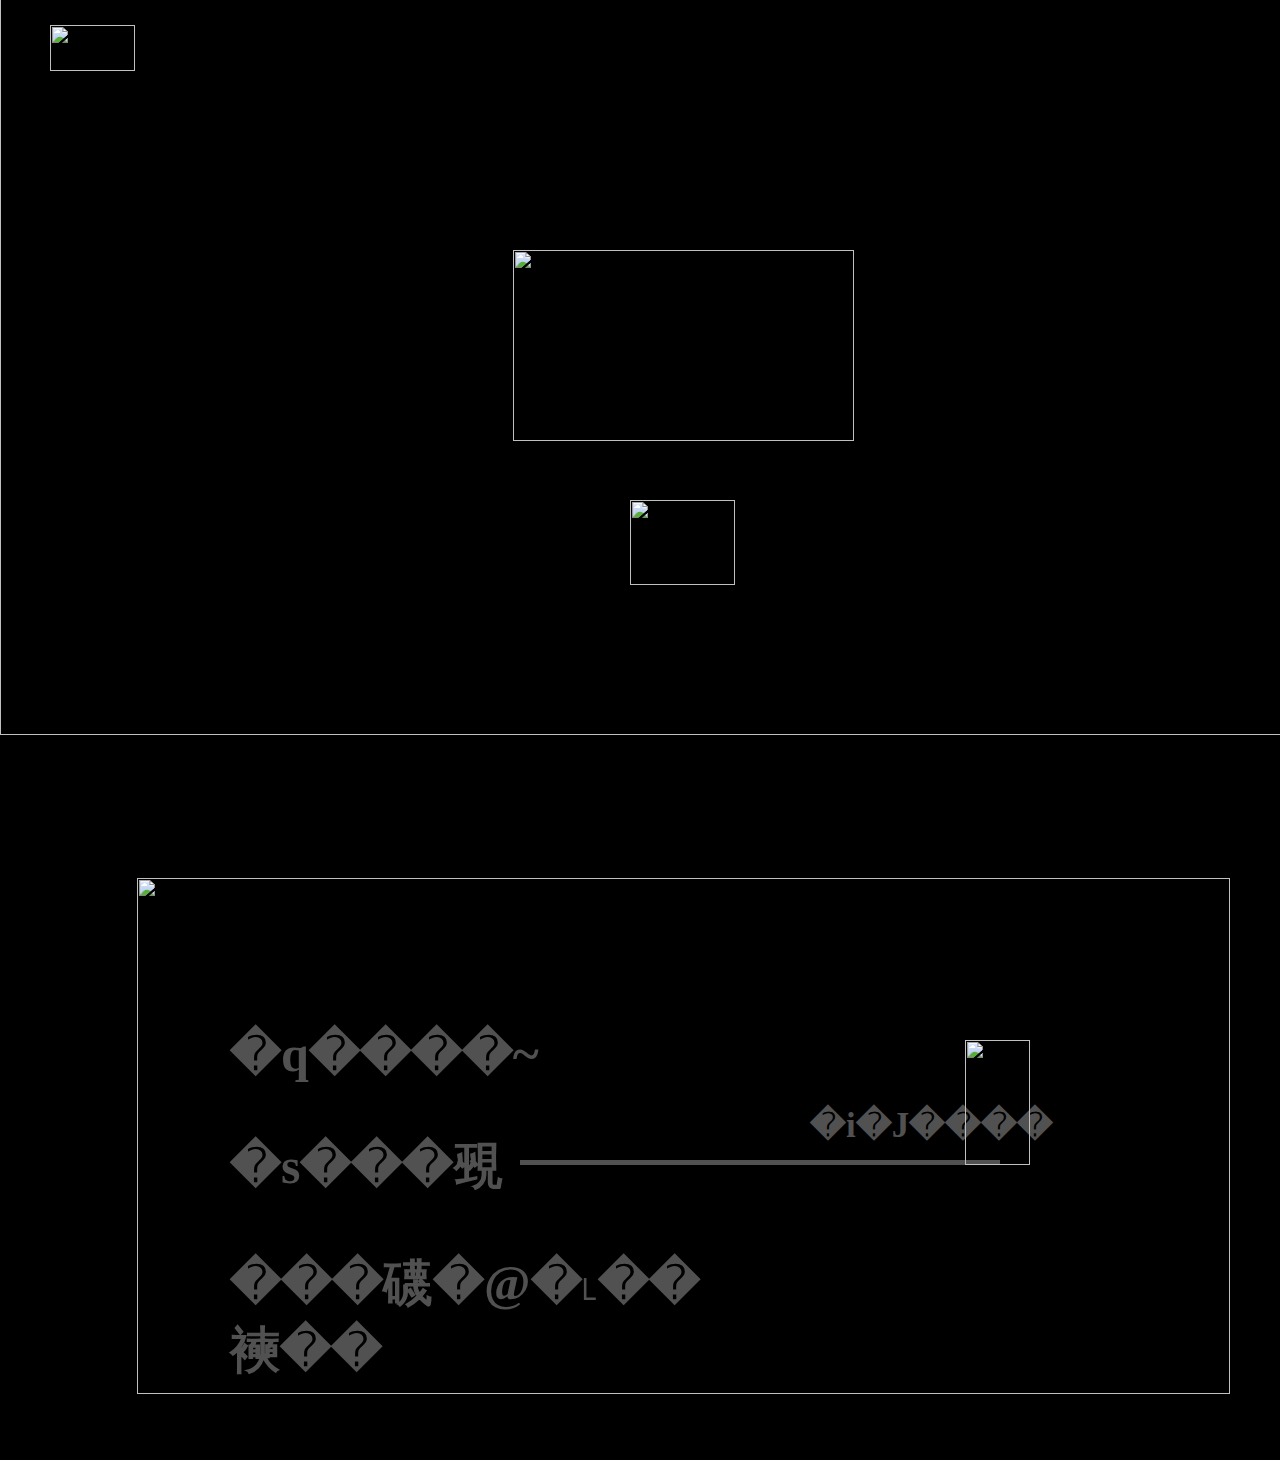
==== index.htm @ d4e0ea03 "Xi Market" ====
<!DOCTYPE html>
<html>
	<head>
		<link type="text/css" rel="stylesheet" href="stylesheet.css"/>
		<title>Home</title>
	</head>
	<body>
        <a href="index.htm"><img id="xi_slogo" src="documents-export-2016-03-15\icons\dsadasdada.png"/></a>
        <div id="div_first">
            <img id="xi_logo" src="documents-export-2016-03-15\icons\dsadasdada.png"/>
            <img id="xi_pic" src="documents-export-2016-03-15\original photos(edited)\in\1...jpg"/>
            <a src=""><img id="xi_map" src="documents-export-2016-03-15\icons\noun_96666_cc white.png"/></a>
        </div>
        <div id="div_second">
            <table width="1366" height="645" bgcolor="black">
                <td align="center">
                    <img src="documents-export-2016-03-15\1366 x 645\mapss 1366 shadow.png"
                    width="1093" height="516"  />
                </td>
            </table>
            <div id="text">
                <p>�q����~</p><p>�s���覡</p><p>���礣�@�˪��襫��</p>
            </div>
            <div id="line"></div>
            <a href="page1.htm"><p><span>�i�J����</span></p></a>
            <a href="page1.htm"><img id="location" src="documents-export-2016-03-15\icons\noun_32161_cc lol.png"/></a>
        </div>
	</body>
</html>
---- stylesheet.css ----
body{
    margin:0px;
    background-color:black;
}

#xi_slogo{
    z-index:2;
    position:fixed;
    margin:25px 0px 0px 50px;
    display:auto;
    width:85px;
    height:46px;
}

#xi_logo{
    z-index:2;
    position:absolute;
    margin:250px 0px 0px 513px;
    display:auto;
    width:341px;
    height:191px;
}

#xi_map{
    z-index:2;
    position:absolute;
    margin:500px 0px 0px 630px;
    display:auto;
    width:105px;
    height:85px;
}

#xi_pic{
    z-index:1;
    position:absolute;
    margin-top:-30px;
    width:1366px;
    height:765px;
}

table{
    margin:0px;
}

img{
    margin:0px;
}

#div_first{
    position:relative;
    width:1366px;
    height:765px;
}

#div_second{
    position:relative;
}


table{
    z-index:1;
    position:absolute;
    margin:0px;
    width:1366;
    height:645;
    background-color:black;
}

#text{
    z-index:2;
    position:absolute;
    margin:160px 0px 0px 230px;
    display:auto;
    width:500px;
    height:85px;
}
p{
    font-size:50px;
    font-weight:bold;
    color:#515151;
}

#line{
    z-index:2;
    position:absolute;
    margin:345px 0px 0px 520px;
    display:auto;
    width:480px;
    height:5px;
    background-color:#515151;
}

span{
    z-index:2;
    position:absolute;
    margin:290px 0px 0px 810px;
    display:auto;
    font-size:35px;
    font-weight:bold;
    color:#515151;
}

#location{
    z-index:2;
    position:absolute;
    margin:225px 0px 0px 965px;
    display:auto;
    width:65px;
    height:125px;
}
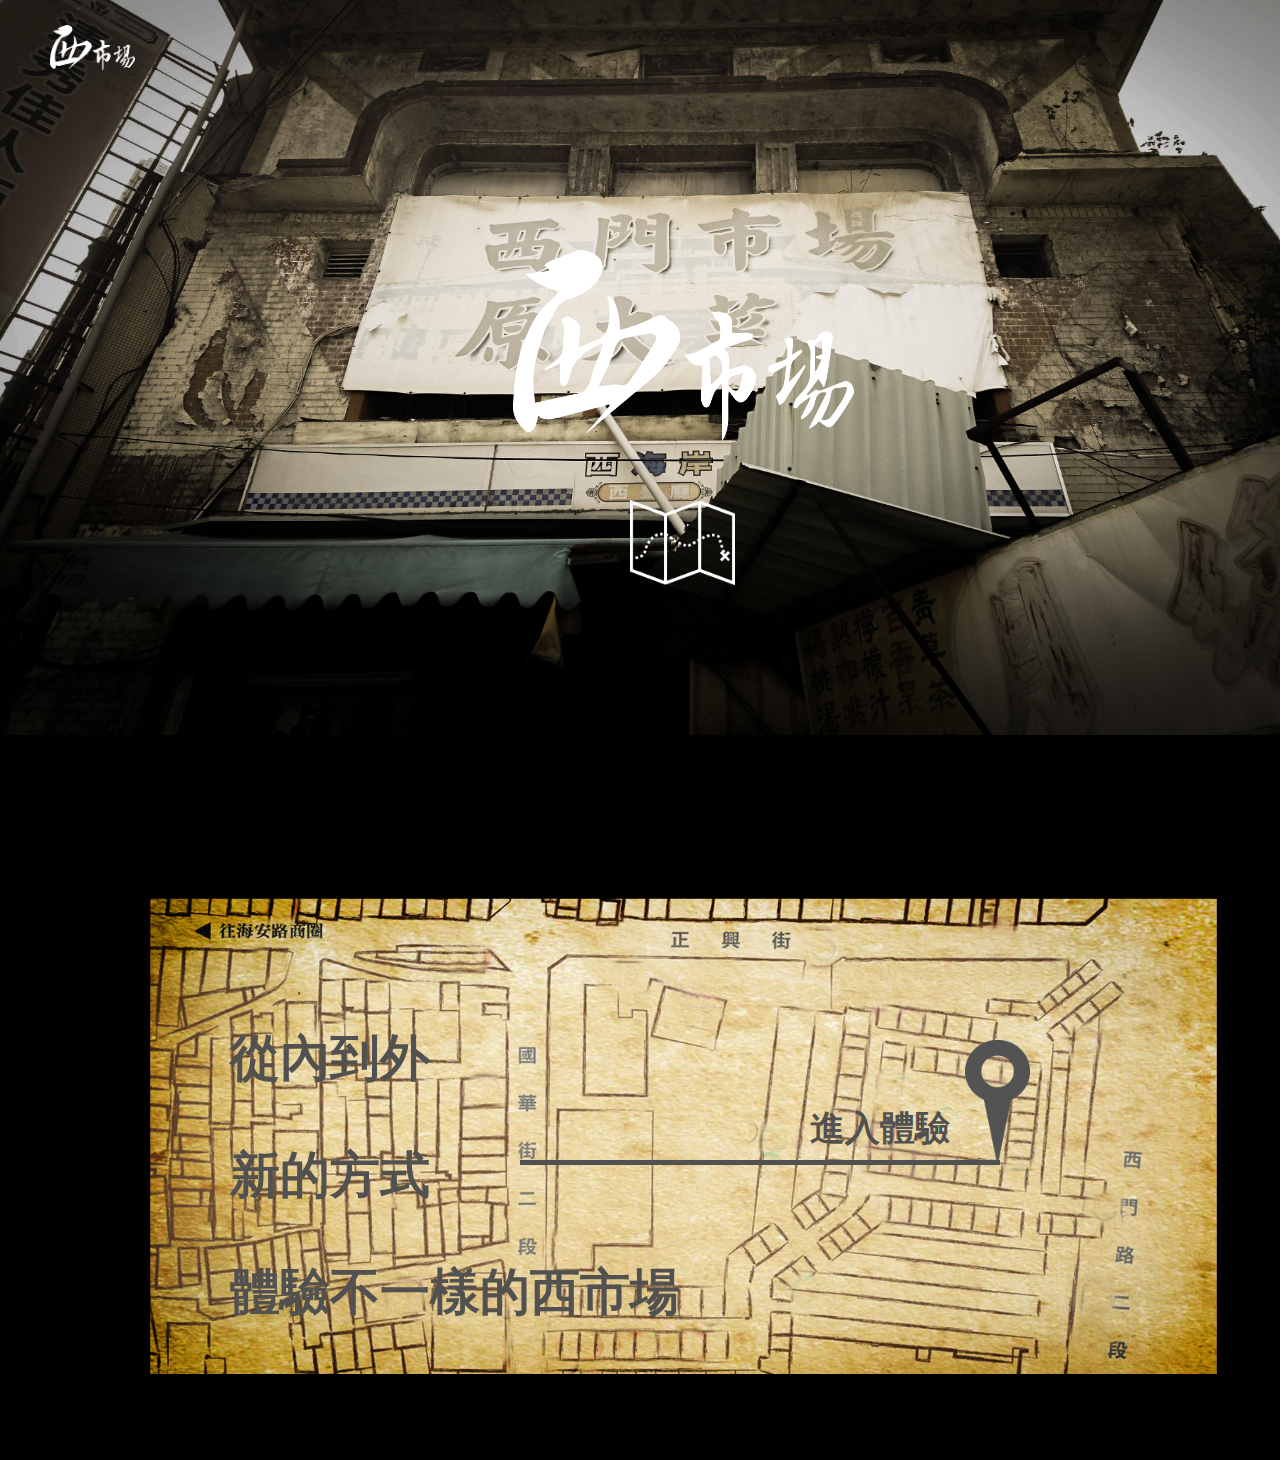
==== commit 18bb5a36: "Xi Market 3.0" ====
--- a/index.htm
+++ b/index.htm
@@ -20,10 +20,10 @@
                 </td>
             </table>
             <div id="text">
-                <p>�q����~</p><p>�s���覡</p><p>���礣�@�˪��襫��</p>
+                <p>從內到外</p><p>新的方式</p><p>體驗不一樣的西市場</p>
             </div>
             <div id="line"></div>
-            <a href="page1.htm"><p><span>�i�J����</span></p></a>
+            <a href="page1.htm"><p><span>進入體驗</span></p></a>
             <a href="page1.htm"><img id="location" src="documents-export-2016-03-15\icons\noun_32161_cc lol.png"/></a>
         </div>
 	</body>
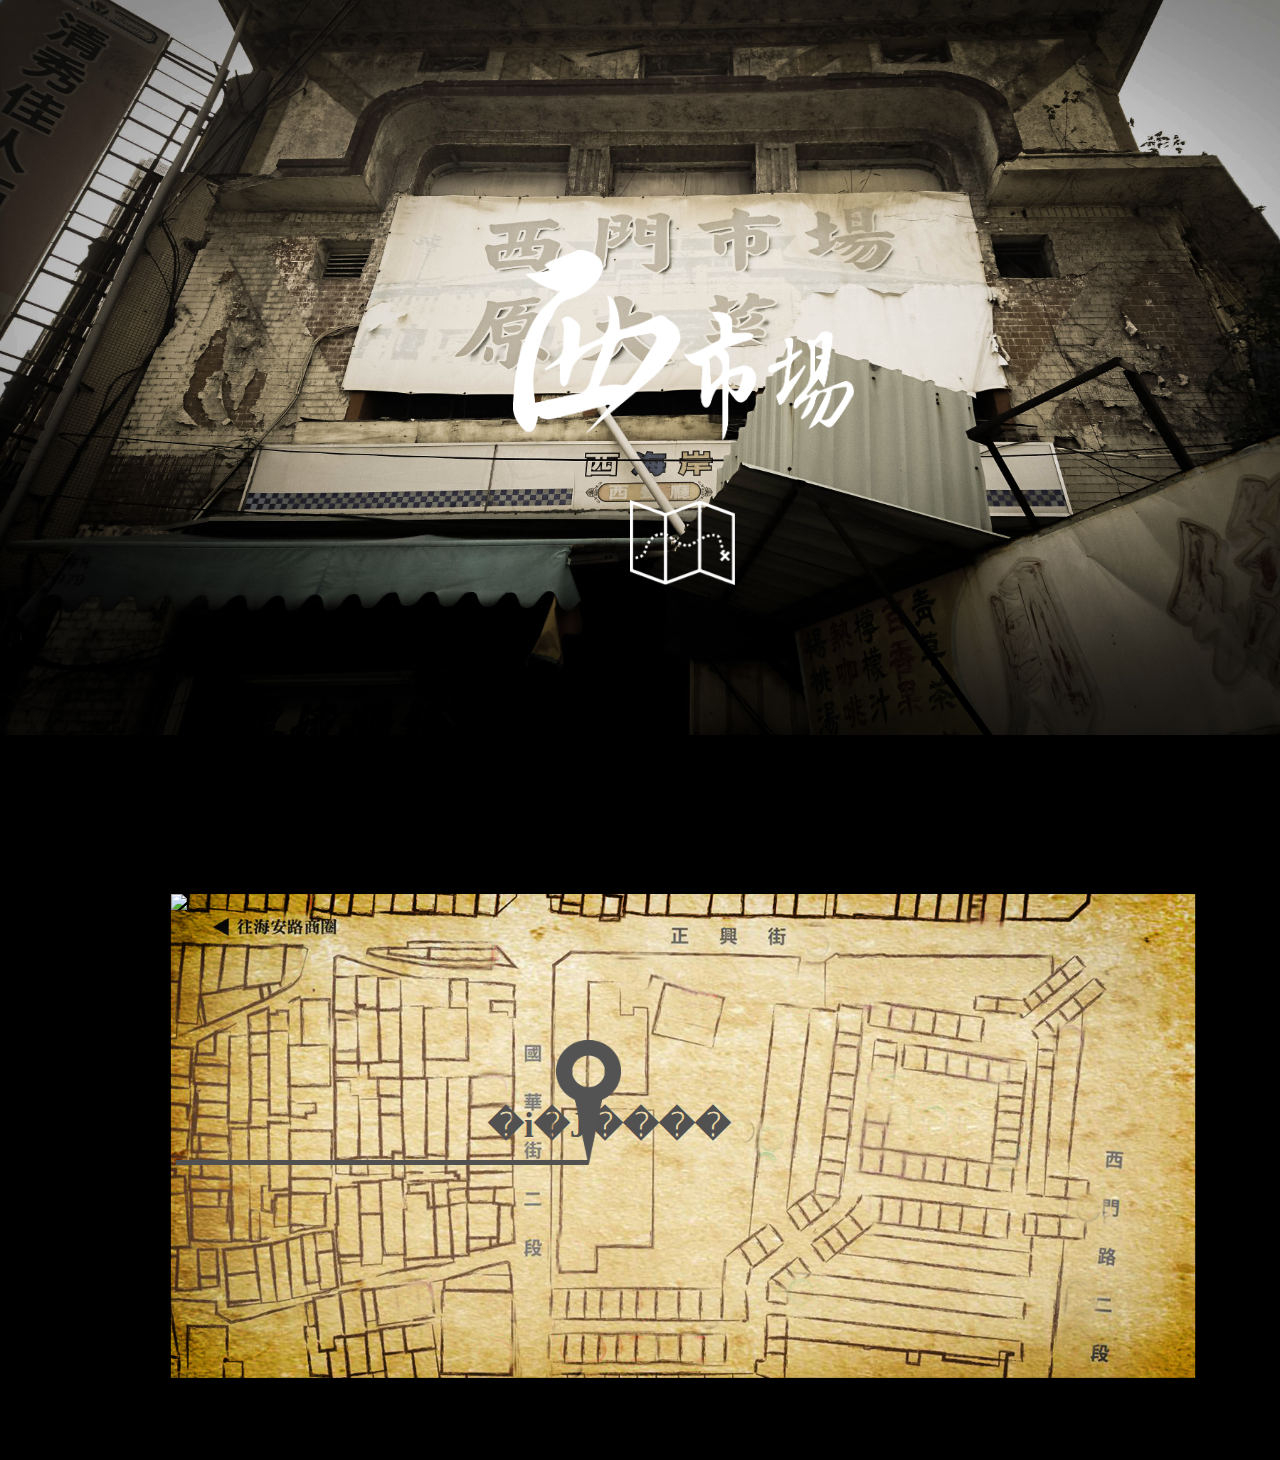
==== commit 5e1cd1d5: "Animation added" ====
--- a/index.htm
+++ b/index.htm
@@ -4,26 +4,121 @@
 	<head>
 		<link type="text/css" rel="stylesheet" href="stylesheet.css"/>
 		<title>Home</title>
+
+		<script src="https://ajax.googleapis.com/ajax/libs/jquery/1.12.0/jquery.min.js"></script>
+		<script src="https://github.com/tbem/jquery.line"></script>
+
+
+		<script>
+		    $(document).ready(function(){
+
+                <!-- click to scroll to *****************************************************-->
+                $('a[href^="#div_second"]').on('click',function (e) {
+                    e.preventDefault();
+
+                    var target = this.hash;
+                    var $target = $(target);
+
+                    $('html, body').stop().animate({
+                    'scrollTop': $target.offset().top
+                    }, 900, 'swing', function () {
+                    window.location.hash = target;
+                    });
+                });
+                <!--*************************************************************************-->
+
+                <!-- scroll to trigger ********************************************************-->
+                $triggered_times = 0;
+                $(window).on('scroll', function() {
+                        var y_scroll_pos = window.pageYOffset;
+                        var scroll_pos_test1 = 1;   // set to whatever you want it to be 16:100px
+                        var scroll_pos_test2 = 176;   // set to whatever you want it to be 16:100px
+
+
+                        if(y_scroll_pos > scroll_pos_test1 && $triggered_times == 0 ) {
+
+                            //do your stuff over here
+                            $("#xi_logo").animate({
+                                left: '-463px',
+                                top:'-225px',
+                                height: '46px',
+                                width: '85px'
+                            },1000);
+
+                            $("#xi_slogo").delay(1030).fadeIn(0);
+                            $("#xi_logo").fadeOut(0);
+                            //do your stuff over here
+
+                            $triggered_times = 1;   // to make sure the above action triggers only once
+                        }
+
+                        if(y_scroll_pos > scroll_pos_test2 && $triggered_times == 1 ) {
+
+                            //do your stuff over here
+                            $("#text").fadeIn(2000);
+
+                            $("#line").animate({left: '412px'},2000);
+                            $("#location").animate({left: '412px'},2000);
+                            $("span").animate({left: '322px'},2000);
+                            //do your stuff over here
+
+                            $triggered_times = 2;   // to make sure the above action triggers only once
+                        }
+                 });
+                 <!--*************************************************************************-->
+
+
+                $("#location").mouseenter(function(){
+                        $("#location").fadeTo(500, 0.5);
+                });
+                $("#location").mouseleave(function(){
+                        $("#location").fadeTo(500, 1);
+                });
+
+                $("span").mouseenter(function(){
+                        $("span").fadeTo(500, 0.5);
+                });
+                $("span").mouseleave(function(){
+                        $("span").fadeTo(500, 1);
+                });
+
+
+            });
+
+
+		</script>
+
+
 	</head>
 	<body>
         <a href="index.htm"><img id="xi_slogo" src="documents-export-2016-03-15\icons\dsadasdada.png"/></a>
+        <a href="index.htm"><div id="index_link""></div></a>
+
         <div id="div_first">
             <img id="xi_logo" src="documents-export-2016-03-15\icons\dsadasdada.png"/>
             <img id="xi_pic" src="documents-export-2016-03-15\original photos(edited)\in\1...jpg"/>
-            <a src=""><img id="xi_map" src="documents-export-2016-03-15\icons\noun_96666_cc white.png"/></a>
+            <a href="#div_second"><img id="xi_map" src="documents-export-2016-03-15\icons\noun_96666_cc white.png"/></a>
         </div>
         <div id="div_second">
             <table width="1366" height="645" bgcolor="black">
                 <td align="center">
                     <img src="documents-export-2016-03-15\1366 x 645\mapss 1366 shadow.png"
-                    width="1093" height="516"  />
+                    width="1050" height="525"  />
                 </td>
             </table>
+
+
+            <img id="halfmap" src="documents-export-2016-03-15\1366 x 645\mapss 417-484 shadow.png"/>
+
+            <img id="topmap" src="documents-export-2016-03-15\1366 x 645\mapss 602-267 shadow.png"/>
+
             <div id="text">
-                <p>從內到外</p><p>新的方式</p><p>體驗不一樣的西市場</p>
+                <p>�q����~</p><p>�s���覡</p><p>���礣�@�˪��襫��</p>
             </div>
+
             <div id="line"></div>
-            <a href="page1.htm"><p><span>進入體驗</span></p></a>
+
+            <a href="page1.htm"><p><span>�i�J����</span></p></a>
             <a href="page1.htm"><img id="location" src="documents-export-2016-03-15\icons\noun_32161_cc lol.png"/></a>
         </div>
 	</body>
--- a/stylesheet.css
+++ b/stylesheet.css
@@ -4,17 +4,17 @@
 }
 
 #xi_slogo{
-    z-index:2;
+    z-index:3;
     position:fixed;
     margin:25px 0px 0px 50px;
-    display:auto;
+    display:none;
     width:85px;
     height:46px;
 }
 
 #xi_logo{
     z-index:2;
-    position:absolute;
+    position:fixed;
     margin:250px 0px 0px 513px;
     display:auto;
     width:341px;
@@ -66,11 +66,25 @@
     background-color:black;
 }
 
+#halfmap{
+    z-index:3;
+    position:absolute;
+    margin:79px 0px 0px 171px;
+    background-color:black;
+}
+
+#topmap{
+    z-index:3;
+    position:absolute;
+    margin:79px 0px 0px 171px;
+    background-color:black;
+}
+
 #text{
-    z-index:2;
+    z-index:4;
     position:absolute;
     margin:160px 0px 0px 230px;
-    display:auto;
+    display:none;
     width:500px;
     height:85px;
 }
@@ -83,9 +97,9 @@
 #line{
     z-index:2;
     position:absolute;
-    margin:345px 0px 0px 520px;
+    margin:345px 0px 0px 176px;
     display:auto;
-    width:480px;
+    width:412px;
     height:5px;
     background-color:#515151;
 }
@@ -93,7 +107,7 @@
 span{
     z-index:2;
     position:absolute;
-    margin:290px 0px 0px 810px;
+    margin:290px 0px 0px 488px;
     display:auto;
     font-size:35px;
     font-weight:bold;
@@ -101,9 +115,9 @@
 }
 
 #location{
-    z-index:2;
+    z-index:4;
     position:absolute;
-    margin:225px 0px 0px 965px;
+    margin:225px 0px 0px 556px;
     display:auto;
     width:65px;
     height:125px;
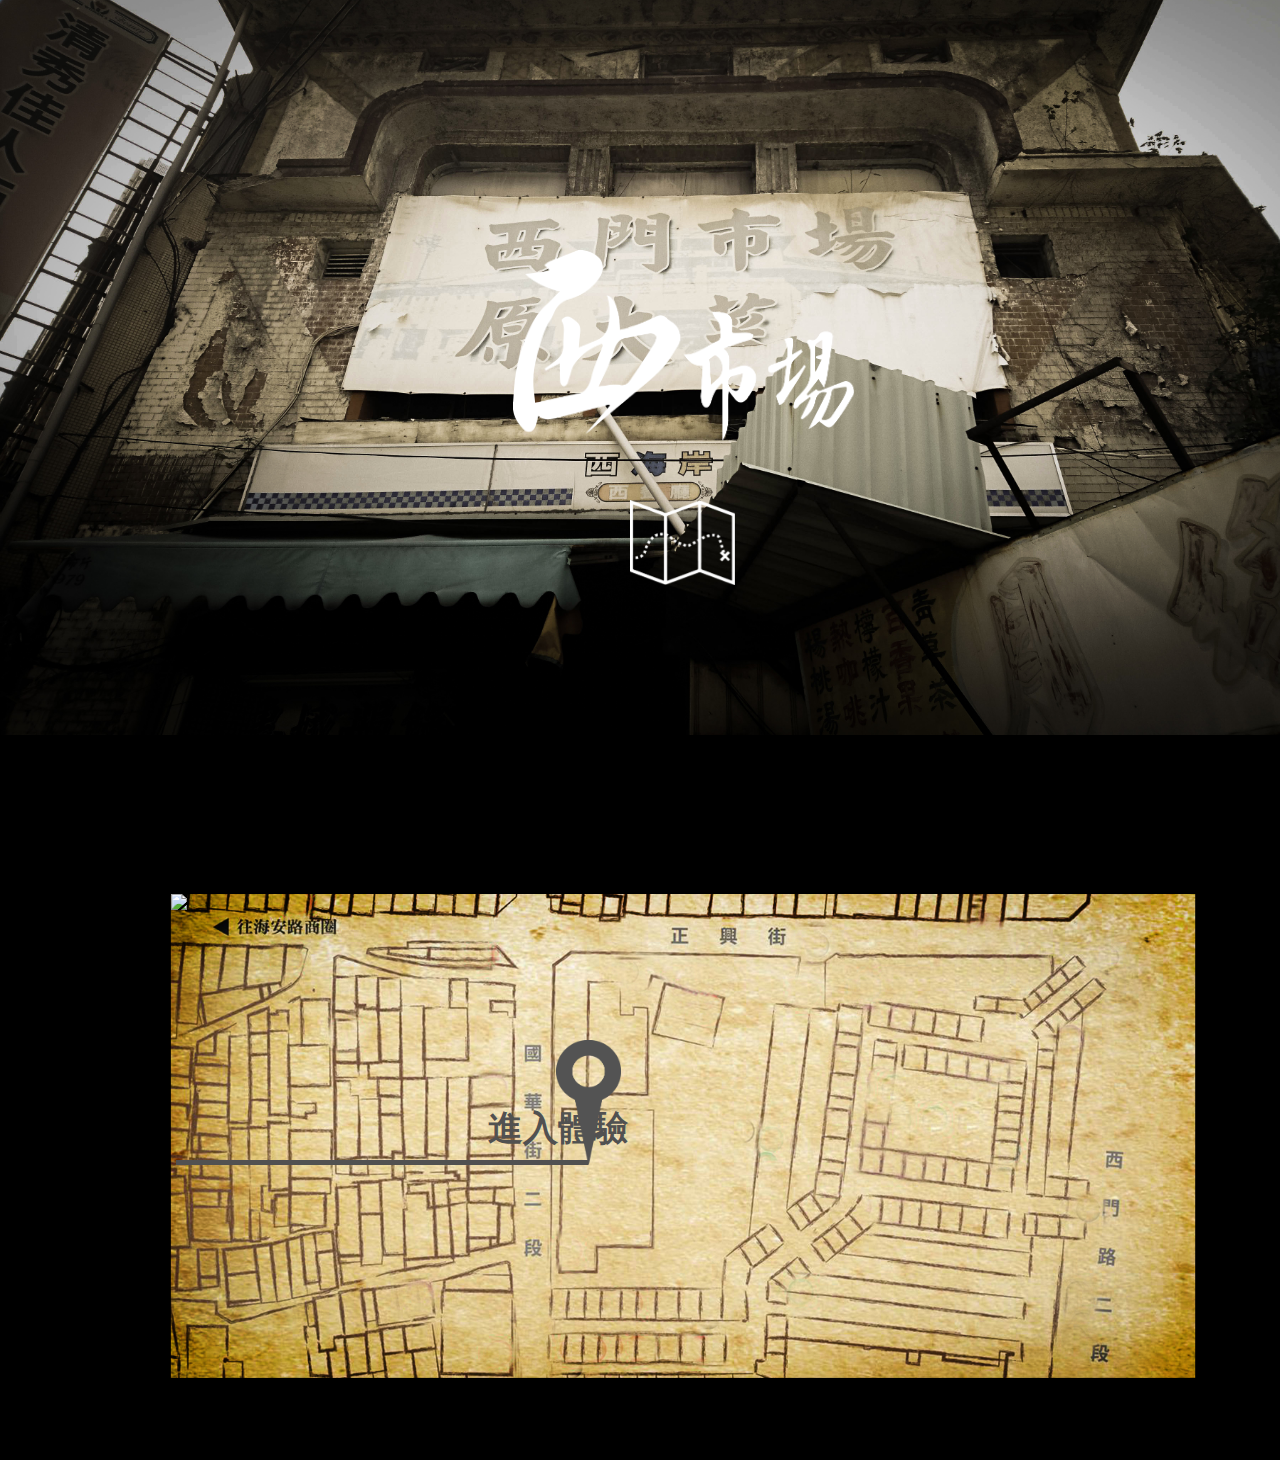
==== commit aa5a730f: "Animation added 2.0" ====
--- a/index.htm
+++ b/index.htm
@@ -113,12 +113,12 @@
             <img id="topmap" src="documents-export-2016-03-15\1366 x 645\mapss 602-267 shadow.png"/>
 
             <div id="text">
-                <p>�q����~</p><p>�s���覡</p><p>���礣�@�˪��襫��</p>
+                <p>從內到外</p><p>新的方式</p><p>體驗不一樣的西市場</p>
             </div>
 
             <div id="line"></div>
 
-            <a href="page1.htm"><p><span>�i�J����</span></p></a>
+            <a href="page1.htm"><p><span>進入體驗</span></p></a>
             <a href="page1.htm"><img id="location" src="documents-export-2016-03-15\icons\noun_32161_cc lol.png"/></a>
         </div>
 	</body>
